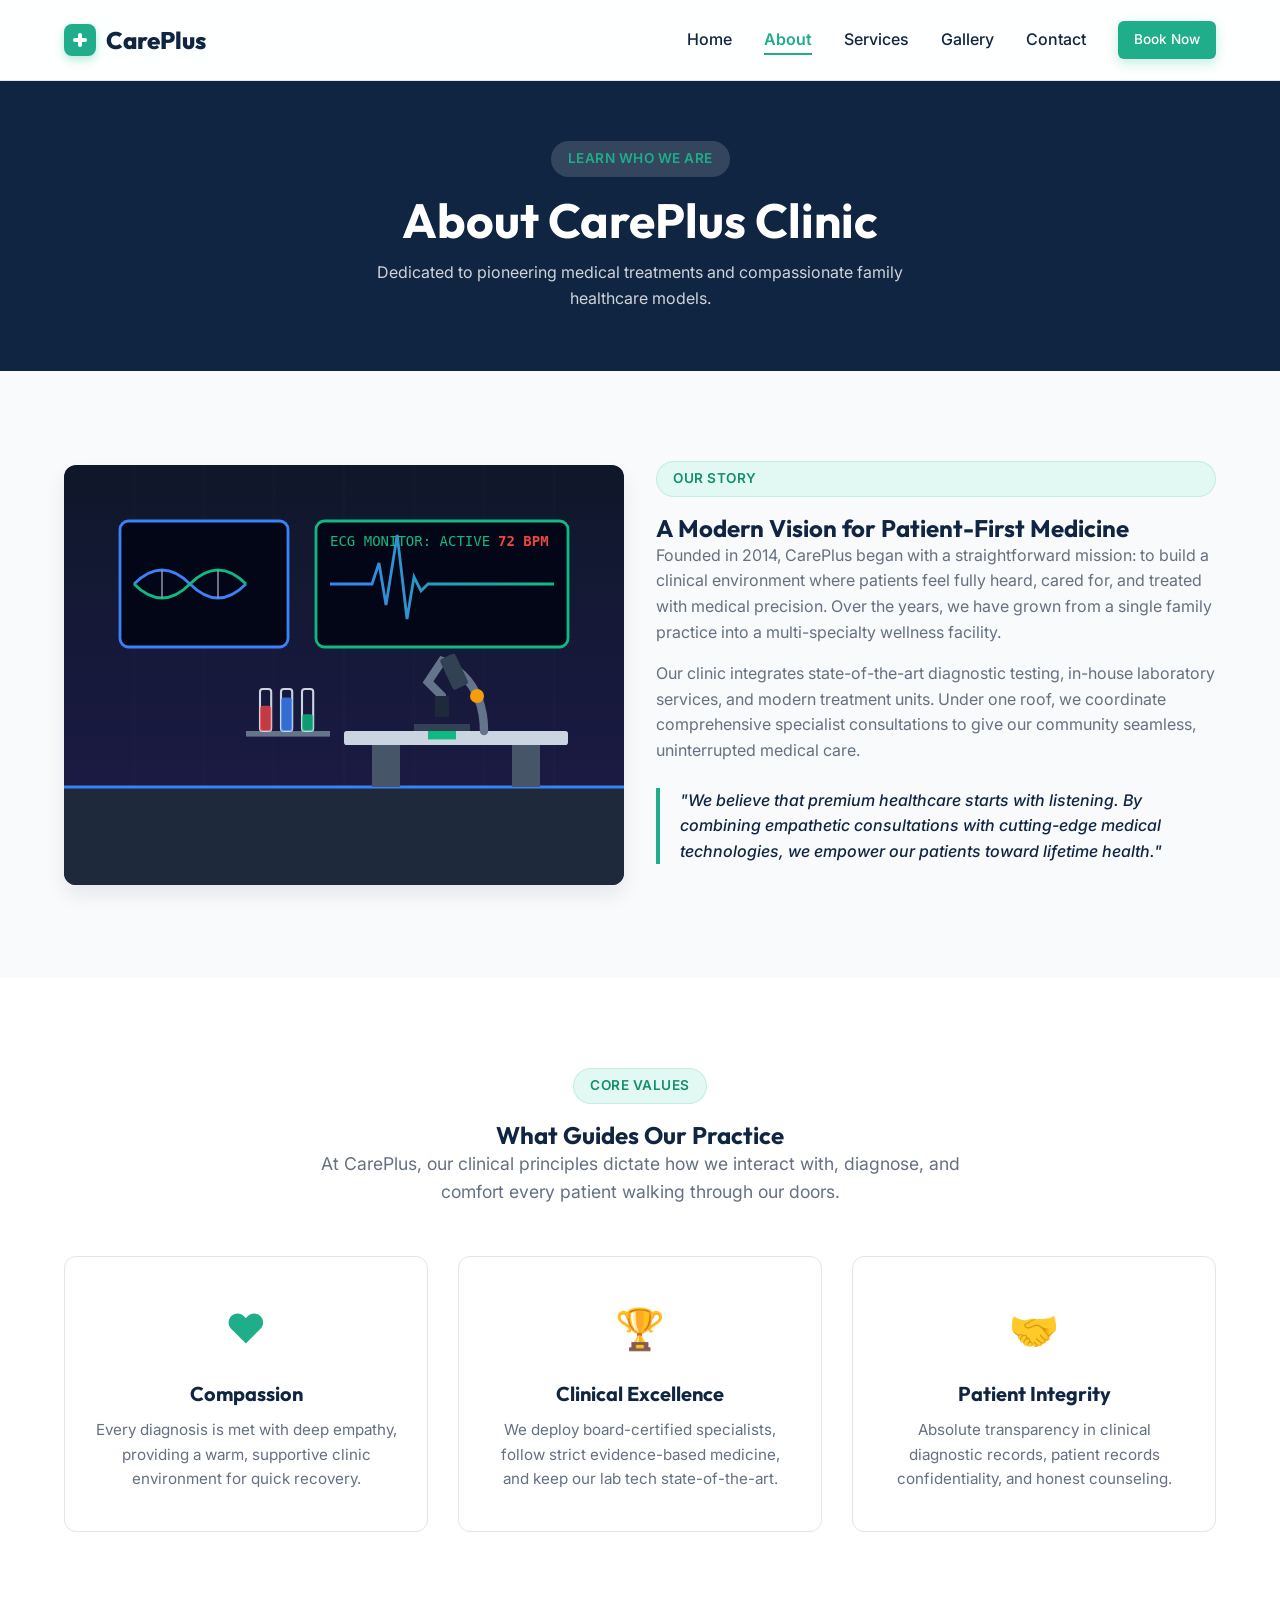
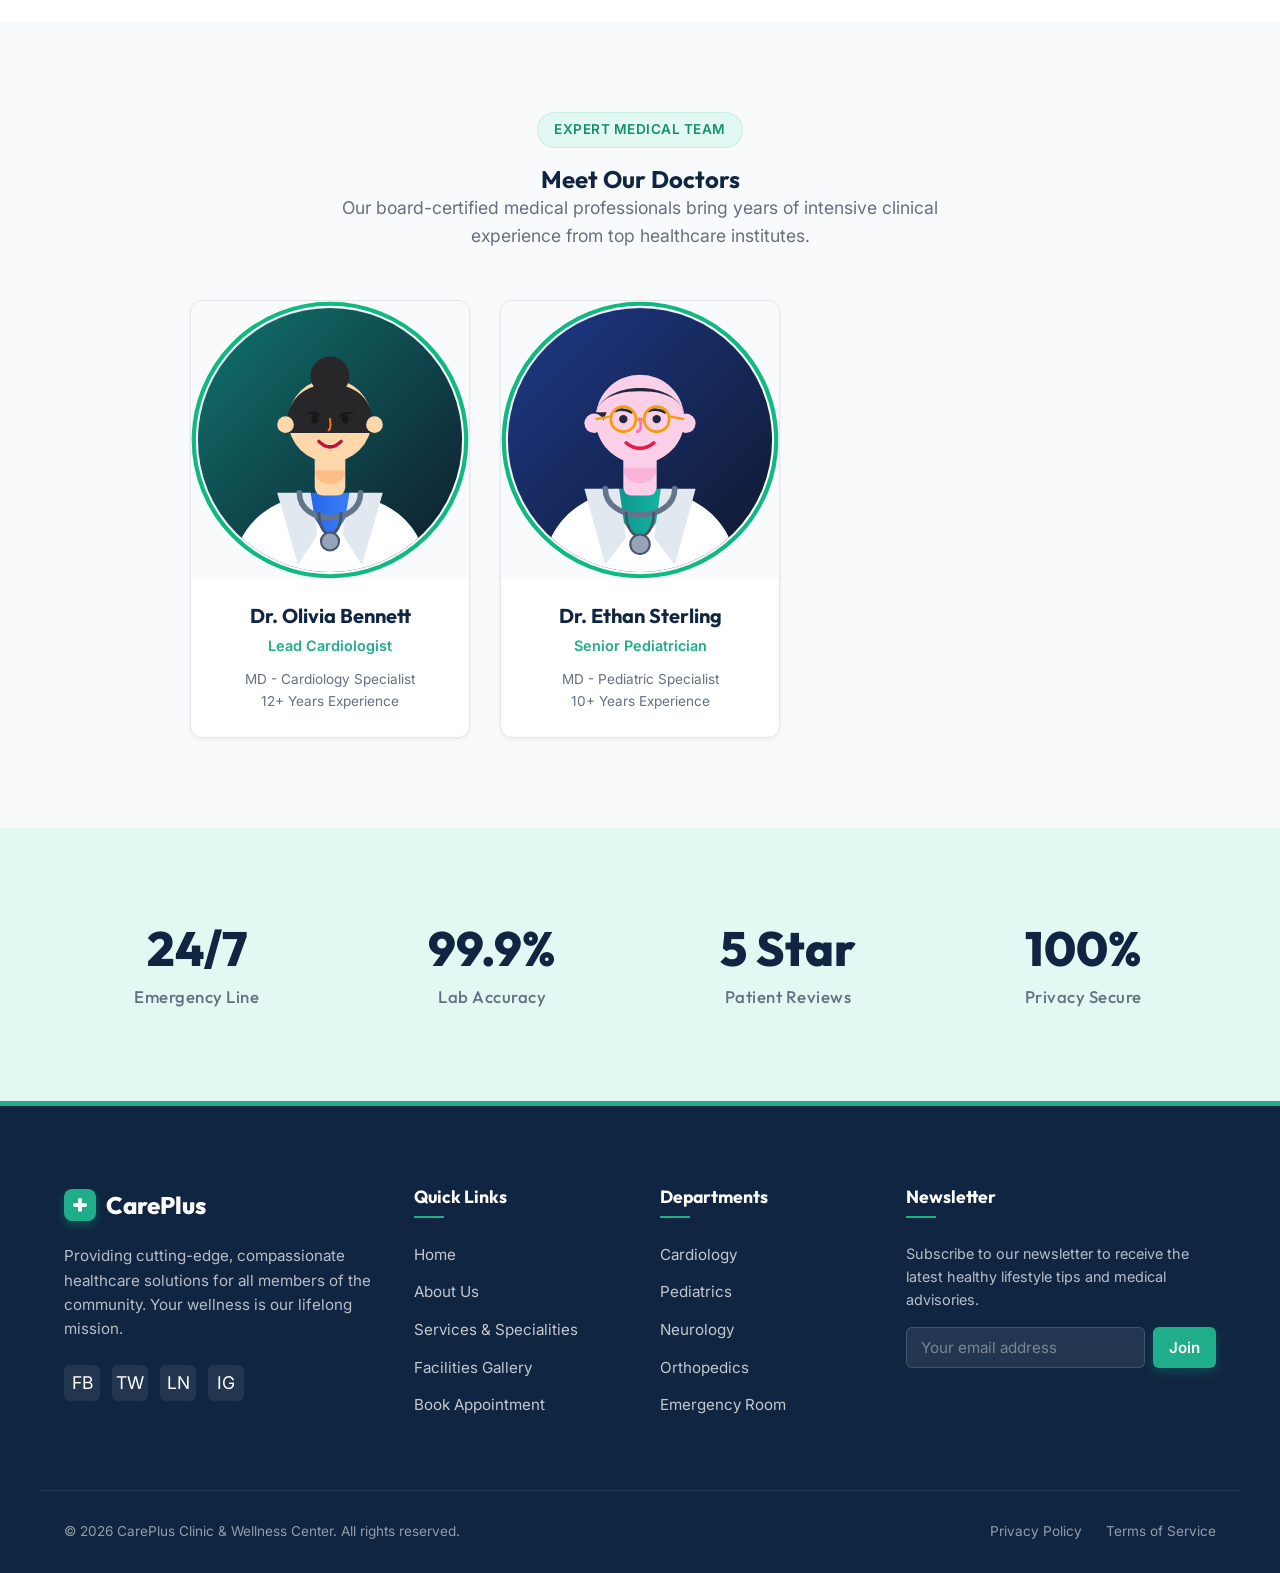
==== about.html @ 42dba678 "Add files via upload" ====
<!DOCTYPE html>
<html lang="en">
<head>
  <meta charset="UTF-8">
  <meta name="viewport" content="width=device-width, initial-scale=1.0">
  <!-- Basic SEO Checklist -->
  <title>CarePlus Clinic & Wellness Center | About Us</title>
  <meta name="description" content="Read about CarePlus Clinic's rich history of medical excellence, core healthcare values, and the expert clinical doctors providing exceptional care.">
  <meta name="keywords" content="about clinic, medical staff, healthcare values, clinical team, doctor profiles, clinical credentials">
  <!-- Stylesheets -->
  <link rel="stylesheet" href="css/style.css">
  <link rel="icon" type="image/svg+xml" href="assets/images/doctor-1.svg">
</head>
<body>

  <!-- Navigation Header -->
  <header>
    <div class="container navbar">
      <a href="index.html" class="logo" id="headerLogo">
        <div class="logo-cross"></div>
        <span>CarePlus</span>
      </a>
      <nav>
        <ul class="nav-links" id="navigationMenu">
          <li><a href="index.html">Home</a></li>
          <li><a href="about.html" class="active">About</a></li>
          <li><a href="services.html">Services</a></li>
          <li><a href="gallery.html">Gallery</a></li>
          <li><a href="contact.html">Contact</a></li>
          <li><a href="contact.html" class="btn btn-primary" style="padding: 8px 16px; font-size: 0.85rem; color: #fff;">Book Now</a></li>
        </ul>
      </nav>
      <div class="hamburger" id="mobileMenuToggle">
        <span></span>
        <span></span>
        <span></span>
      </div>
    </div>
  </header>

  <!-- Main Content -->
  <main>

    <!-- Page Banner -->
    <section class="hero" style="min-height: 250px; padding: 60px 0; text-align: center;" id="aboutHero">
      <div class="container">
        <span class="badge" style="background-color: rgba(255,255,255,0.15); color: var(--secondary-color); border-color: transparent;">Learn Who We Are</span>
        <h1 style="font-size: 3rem; color: #fff; margin-bottom: 12px;">About CarePlus Clinic</h1>
        <p style="color: rgba(255,255,255,0.8); max-width: 600px; margin: 0 auto;">Dedicated to pioneering medical treatments and compassionate family healthcare models.</p>
      </div>
    </section>

    <!-- Detailed Backstory & Mission -->
    <section class="section-padding" id="ourStory">
      <div class="container grid-2">
        <div style="display: flex; align-items: center; justify-content: center;">
          <img src="assets/images/clinic-2.svg" alt="Diagnostics lab and advanced analysis center at CarePlus Clinic" style="border-radius: var(--border-radius-md); box-shadow: var(--shadow-md);" id="storyImage">
        </div>
        <div style="display: flex; flex-direction: column; justify-content: center;">
          <span class="badge">Our Story</span>
          <h2>A Modern Vision for Patient-First Medicine</h2>
          <p style="color: var(--text-muted); margin-bottom: 16px;">Founded in 2014, CarePlus began with a straightforward mission: to build a clinical environment where patients feel fully heard, cared for, and treated with medical precision. Over the years, we have grown from a single family practice into a multi-specialty wellness facility.</p>
          <p style="color: var(--text-muted); margin-bottom: 24px;">Our clinic integrates state-of-the-art diagnostic testing, in-house laboratory services, and modern treatment units. Under one roof, we coordinate comprehensive specialist consultations to give our community seamless, uninterrupted medical care.</p>
          <div style="border-left: 4px solid var(--secondary-color); padding-left: 20px; font-style: italic; margin-bottom: 24px; color: var(--primary-color); font-weight: 500;">
            "We believe that premium healthcare starts with listening. By combining empathetic consultations with cutting-edge medical technologies, we empower our patients toward lifetime health."
          </div>
        </div>
      </div>
    </section>

    <!-- Clinic Core Values -->
    <section class="section-padding" style="background-color: var(--bg-white);" id="clinicValues">
      <div class="container">
        <div class="text-center">
          <span class="badge">Core Values</span>
          <h2>What Guides Our Practice</h2>
          <p class="section-desc">At CarePlus, our clinical principles dictate how we interact with, diagnose, and comfort every patient walking through our doors.</p>
        </div>
        <div class="values-grid">
          <!-- Value 1 -->
          <div class="value-card">
            <span class="value-icon">❤️</span>
            <h3>Compassion</h3>
            <p>Every diagnosis is met with deep empathy, providing a warm, supportive clinic environment for quick recovery.</p>
          </div>
          <!-- Value 2 -->
          <div class="value-card">
            <span class="value-icon">🏆</span>
            <h3>Clinical Excellence</h3>
            <p>We deploy board-certified specialists, follow strict evidence-based medicine, and keep our lab tech state-of-the-art.</p>
          </div>
          <!-- Value 3 -->
          <div class="value-card">
            <span class="value-icon">🤝</span>
            <h3>Patient Integrity</h3>
            <p>Absolute transparency in clinical diagnostic records, patient records confidentiality, and honest counseling.</p>
          </div>
        </div>
      </div>
    </section>

    <!-- Medical Specialists Section (Team) -->
    <section class="section-padding" id="ourSpecialists">
      <div class="container">
        <div class="text-center">
          <span class="badge">Expert Medical Team</span>
          <h2>Meet Our Doctors</h2>
          <p class="section-desc">Our board-certified medical professionals bring years of intensive clinical experience from top healthcare institutes.</p>
        </div>
        
        <div class="grid-3" style="max-width: 900px; margin: 0 auto;">
          <!-- Doctor 1 -->
          <div class="doctor-card">
            <div class="doctor-img-wrapper">
              <img src="assets/images/doctor-2.svg" alt="Portrait illustration of Dr. Olivia Bennett, Lead Cardiologist at CarePlus" id="doctor1Avatar">
            </div>
            <div class="doctor-info">
              <h3>Dr. Olivia Bennett</h3>
              <p class="doctor-spec">Lead Cardiologist</p>
              <p class="doctor-meta">MD - Cardiology Specialist<br>12+ Years Experience</p>
            </div>
          </div>
          <!-- Doctor 2 -->
          <div class="doctor-card">
            <div class="doctor-img-wrapper">
              <img src="assets/images/doctor-1.svg" alt="Portrait illustration of Dr. Ethan Sterling, Chief Pediatrics Consultant at CarePlus" id="doctor2Avatar">
            </div>
            <div class="doctor-info">
              <h3>Dr. Ethan Sterling</h3>
              <p class="doctor-spec">Senior Pediatrician</p>
              <p class="doctor-meta">MD - Pediatric Specialist<br>10+ Years Experience</p>
            </div>
          </div>
        </div>
      </div>
    </section>

    <!-- About Page Stats Section (HSL Primary Variant) -->
    <section class="section-padding about-stats" id="aboutStats">
      <div class="container stats-grid">
        <div class="stat-item">
          <h3>24/7</h3>
          <p>Emergency Line</p>
        </div>
        <div class="stat-item">
          <h3>99.9%</h3>
          <p>Lab Accuracy</p>
        </div>
        <div class="stat-item">
          <h3>5 Star</h3>
          <p>Patient Reviews</p>
        </div>
        <div class="stat-item">
          <h3>100%</h3>
          <p>Privacy Secure</p>
        </div>
      </div>
    </section>

  </main>

  <!-- Footer -->
  <footer>
    <div class="container footer-grid">
      <div class="footer-brand">
        <a href="index.html" class="logo">
          <div class="logo-cross"></div>
          <span>CarePlus</span>
        </a>
        <p>Providing cutting-edge, compassionate healthcare solutions for all members of the community. Your wellness is our lifelong mission.</p>
        <div class="footer-socials">
          <a href="#" aria-label="Facebook">FB</a>
          <a href="#" aria-label="Twitter">TW</a>
          <a href="#" aria-label="LinkedIn">LN</a>
          <a href="#" aria-label="Instagram">IG</a>
        </div>
      </div>
      <div class="footer-col">
        <h4>Quick Links</h4>
        <ul class="footer-links">
          <li><a href="index.html">Home</a></li>
          <li><a href="about.html">About Us</a></li>
          <li><a href="services.html">Services & Specialities</a></li>
          <li><a href="gallery.html">Facilities Gallery</a></li>
          <li><a href="contact.html">Book Appointment</a></li>
        </ul>
      </div>
      <div class="footer-col">
        <h4>Departments</h4>
        <ul class="footer-links">
          <li><a href="services.html">Cardiology</a></li>
          <li><a href="services.html">Pediatrics</a></li>
          <li><a href="services.html">Neurology</a></li>
          <li><a href="services.html">Orthopedics</a></li>
          <li><a href="services.html">Emergency Room</a></li>
        </ul>
      </div>
      <div class="footer-col footer-newsletter">
        <h4>Newsletter</h4>
        <p>Subscribe to our newsletter to receive the latest healthy lifestyle tips and medical advisories.</p>
        <form class="newsletter-form" onsubmit="event.preventDefault(); alert('Thank you for subscribing!'); this.reset();">
          <input type="email" placeholder="Your email address" class="form-control" required aria-label="Email address for newsletter">
          <button type="submit" class="btn btn-primary" aria-label="Subscribe to newsletter">Join</button>
        </form>
      </div>
    </div>
    <div class="container footer-bottom">
      <p>&copy; 2026 CarePlus Clinic & Wellness Center. All rights reserved.</p>
      <div class="footer-bottom-links">
        <a href="#">Privacy Policy</a>
        <a href="#">Terms of Service</a>
      </div>
    </div>
  </footer>

  <!-- Scripts -->
  <script src="js/main.js"></script>
</body>
</html>
---- css/style.css ----
@import url('https://fonts.googleapis.com/css2?family=Inter:wght@300;400;500;600;700&family=Outfit:wght@400;500;600;700;800&display=swap');

/* ==========================================
   DESIGN TOKENS & ROOT VARIABLES
   ========================================== */
:root {
  --primary-color: hsl(215, 60%, 16%);     /* Navy Blue */
  --primary-light: hsl(215, 55%, 28%);
  --secondary-color: hsl(165, 70%, 40%);   /* Emerald/Teal */
  --secondary-dark: hsl(165, 75%, 32%);
  --secondary-light: hsl(165, 60%, 93%);
  --accent-color: hsl(38, 95%, 55%);       /* Gold/Orange */
  --text-dark: hsl(215, 30%, 15%);
  --text-muted: hsl(215, 12%, 45%);
  --bg-light: hsl(210, 30%, 98%);
  --bg-white: hsl(0, 0%, 100%);
  --border-color: hsl(210, 15%, 90%);
  
  --font-heading: 'Outfit', sans-serif;
  --font-body: 'Inter', sans-serif;
  
  --shadow-sm: 0 2px 4px rgba(16, 42, 67, 0.05);
  --shadow-md: 0 10px 20px rgba(16, 42, 67, 0.08);
  --shadow-lg: 0 20px 40px rgba(16, 42, 67, 0.12);
  --transition-smooth: all 0.35s cubic-bezier(0.4, 0, 0.2, 1);
  --border-radius-sm: 6px;
  --border-radius-md: 12px;
  --border-radius-lg: 24px;
}

/* ==========================================
   BASE & RESET STYLES
   ========================================== */
*, *::before, *::after {
  box-sizing: border-box;
  margin: 0;
  padding: 0;
}

html {
  scroll-behavior: smooth;
  font-size: 16px;
  overflow-x: hidden;
}

body {
  font-family: var(--font-body);
  background-color: var(--bg-light);
  color: var(--text-dark);
  line-height: 1.6;
  -webkit-font-smoothing: antialiased;
}

h1, h2, h3, h4, h5, h6 {
  font-family: var(--font-heading);
  color: var(--primary-color);
  font-weight: 700;
  line-height: 1.25;
}

a {
  text-decoration: none;
  color: inherit;
  transition: var(--transition-smooth);
}

img, svg {
  max-width: 100%;
  height: auto;
  display: block;
}

ul {
  list-style: none;
}

button, input, select, textarea {
  font-family: inherit;
  font-size: inherit;
  border: none;
  outline: none;
  background: none;
}

/* ==========================================
   LAYOUT CONTAINERS & GRIDS
   ========================================== */
.container {
  width: 100%;
  max-width: 1200px;
  margin: 0 auto;
  padding: 0 24px;
}

.grid-2 {
  display: grid;
  grid-template-columns: repeat(2, 1fr);
  gap: 32px;
}

.grid-3 {
  display: grid;
  grid-template-columns: repeat(3, 1fr);
  gap: 30px;
}

.grid-4 {
  display: grid;
  grid-template-columns: repeat(4, 1fr);
  gap: 24px;
}

.section-padding {
  padding: 90px 0;
}

.text-center {
  text-align: center;
}

.badge {
  display: inline-block;
  padding: 6px 16px;
  background-color: var(--secondary-light);
  color: var(--secondary-dark);
  border-radius: 50px;
  font-weight: 600;
  font-size: 0.85rem;
  letter-spacing: 0.5px;
  text-transform: uppercase;
  margin-bottom: 16px;
  border: 1px solid rgba(16, 185, 129, 0.15);
}

.section-title {
  font-size: 2.5rem;
  margin-bottom: 16px;
  position: relative;
}

.section-desc {
  color: var(--text-muted);
  max-width: 650px;
  margin: 0 auto 50px auto;
  font-size: 1.1rem;
}

/* ==========================================
   HEADER & NAVIGATION
   ========================================== */
header {
  position: sticky;
  top: 0;
  z-index: 1000;
  background-color: rgba(255, 255, 255, 0.85);
  backdrop-filter: blur(12px);
  -webkit-backdrop-filter: blur(12px);
  border-bottom: 1px solid var(--border-color);
  box-shadow: var(--shadow-sm);
  transition: var(--transition-smooth);
}

.navbar {
  display: flex;
  justify-content: space-between;
  align-items: center;
  height: 80px;
}

.logo {
  display: flex;
  align-items: center;
  gap: 10px;
  font-size: 1.5rem;
  font-weight: 800;
  font-family: var(--font-heading);
  color: var(--primary-color);
}

.logo-cross {
  width: 32px;
  height: 32px;
  background: var(--secondary-color);
  border-radius: 8px;
  position: relative;
  display: flex;
  align-items: center;
  justify-content: center;
  box-shadow: 0 4px 10px rgba(16, 185, 129, 0.3);
}

.logo-cross::before,
.logo-cross::after {
  content: '';
  position: absolute;
  background: var(--bg-white);
  border-radius: 2px;
}

.logo-cross::before {
  width: 14px;
  height: 4px;
}

.logo-cross::after {
  width: 4px;
  height: 14px;
}

.nav-links {
  display: flex;
  gap: 32px;
  align-items: center;
}

.nav-links a {
  font-weight: 500;
  color: var(--primary-color);
  position: relative;
  padding: 6px 0;
  font-size: 1rem;
}

.nav-links a::after {
  content: '';
  position: absolute;
  bottom: 0;
  left: 0;
  width: 0;
  height: 2px;
  background-color: var(--secondary-color);
  transition: var(--transition-smooth);
}

.nav-links a:hover::after,
.nav-links a.active::after {
  width: 100%;
}

.nav-links a.active {
  color: var(--secondary-color);
  font-weight: 600;
}

/* Hamburger menu button */
.hamburger {
  display: none;
  flex-direction: column;
  justify-content: space-between;
  width: 24px;
  height: 18px;
  cursor: pointer;
  z-index: 1001;
}

.hamburger span {
  display: block;
  height: 2.5px;
  width: 100%;
  background-color: var(--primary-color);
  border-radius: 4px;
  transition: var(--transition-smooth);
}

/* ==========================================
   BUTTONS
   ========================================== */
.btn {
  display: inline-flex;
  align-items: center;
  justify-content: center;
  padding: 12px 28px;
  font-weight: 600;
  border-radius: var(--border-radius-sm);
  cursor: pointer;
  transition: var(--transition-smooth);
  font-size: 0.95rem;
}

.btn-primary {
  background-color: var(--secondary-color);
  color: var(--bg-white);
  box-shadow: 0 4px 12px rgba(16, 185, 129, 0.25);
}

.btn-primary:hover {
  background-color: var(--secondary-dark);
  transform: translateY(-2px);
  box-shadow: 0 6px 18px rgba(16, 185, 129, 0.35);
}

.btn-secondary {
  background-color: transparent;
  color: var(--primary-color);
  border: 2px solid var(--primary-color);
}

.btn-secondary:hover {
  background-color: var(--primary-color);
  color: var(--bg-white);
  transform: translateY(-2px);
}

.btn-light {
  background-color: var(--bg-white);
  color: var(--primary-color);
  box-shadow: var(--shadow-sm);
}

.btn-light:hover {
  background-color: var(--secondary-light);
  color: var(--secondary-dark);
  transform: translateY(-2px);
}

/* ==========================================
   HERO / BANNER SECTION
   ========================================== */
.hero {
  position: relative;
  background-color: var(--primary-color);
  color: var(--bg-white);
  overflow: hidden;
  padding: 100px 0;
  min-height: calc(100vh - 80px);
  display: flex;
  align-items: center;
}

.hero-content {
  display: flex;
  flex-direction: column;
  justify-content: center;
}

.hero h1 {
  color: var(--bg-white);
  font-size: 3.5rem;
  line-height: 1.15;
  margin-bottom: 20px;
}

.hero h1 span {
  color: var(--secondary-color);
}

.hero-text {
  font-size: 1.15rem;
  color: rgba(255, 255, 255, 0.85);
  margin-bottom: 35px;
  max-width: 550px;
}

.hero-buttons {
  display: flex;
  gap: 16px;
}

.hero-img {
  display: flex;
  align-items: center;
  justify-content: center;
}

.hero-img img, .hero-img svg {
  filter: drop-shadow(0 15px 30px rgba(0, 0, 0, 0.3));
  max-height: 420px;
  animation: float 6s ease-in-out infinite;
}

@keyframes float {
  0% { transform: translateY(0px); }
  50% { transform: translateY(-12px); }
  100% { transform: translateY(0px); }
}

/* ==========================================
   CARDS & FEATURES SECTION
   ========================================== */
.features-grid {
  margin-top: -60px;
  position: relative;
  z-index: 10;
}

.feature-card {
  background-color: var(--bg-white);
  padding: 35px;
  border-radius: var(--border-radius-md);
  box-shadow: var(--shadow-md);
  transition: var(--transition-smooth);
  border-top: 4px solid var(--primary-color);
}

.feature-card:nth-child(2) {
  border-top-color: var(--secondary-color);
}

.feature-card:nth-child(3) {
  border-top-color: var(--accent-color);
}

.feature-card:hover {
  transform: translateY(-8px);
  box-shadow: var(--shadow-lg);
}

.feature-icon {
  width: 54px;
  height: 54px;
  background-color: var(--bg-light);
  border-radius: 12px;
  display: flex;
  align-items: center;
  justify-content: center;
  font-size: 1.6rem;
  color: var(--secondary-color);
  margin-bottom: 24px;
}

.feature-card h3 {
  margin-bottom: 12px;
  font-size: 1.3rem;
}

.feature-card p {
  color: var(--text-muted);
  font-size: 0.95rem;
}

/* ==========================================
   STATS SECTION
   ========================================== */
.stats {
  background-color: var(--primary-color);
  color: var(--bg-white);
  padding: 70px 0;
}

.stats-grid {
  display: grid;
  grid-template-columns: repeat(4, 1fr);
  gap: 30px;
  text-align: center;
}

.stat-item h3 {
  color: var(--secondary-color);
  font-size: 3rem;
  font-weight: 800;
  margin-bottom: 6px;
}

.stat-item p {
  font-family: var(--font-heading);
  font-weight: 500;
  font-size: 1.05rem;
  letter-spacing: 0.5px;
  color: rgba(255, 255, 255, 0.8);
}

/* ==========================================
   SERVICES & CLINICAL DEPARTMENTS
   ========================================== */
.service-card {
  background-color: var(--bg-white);
  border-radius: var(--border-radius-md);
  overflow: hidden;
  box-shadow: var(--shadow-sm);
  border: 1px solid var(--border-color);
  transition: var(--transition-smooth);
}

.service-card:hover {
  transform: translateY(-6px);
  box-shadow: var(--shadow-md);
  border-color: var(--secondary-light);
}

.service-card-body {
  padding: 30px;
}

.service-icon {
  font-size: 2.2rem;
  color: var(--secondary-color);
  margin-bottom: 20px;
  display: inline-block;
}

.service-card h3 {
  font-size: 1.35rem;
  margin-bottom: 14px;
}

.service-card p {
  color: var(--text-muted);
  font-size: 0.95rem;
  margin-bottom: 20px;
}

.read-more {
  display: inline-flex;
  align-items: center;
  gap: 6px;
  font-weight: 600;
  color: var(--secondary-color);
  font-size: 0.9rem;
}

.read-more:hover {
  color: var(--secondary-dark);
  gap: 10px;
}

/* ==========================================
   TESTIMONIALS SLIDER
   ========================================== */
.testimonials {
  background-color: var(--bg-white);
}

.slider-container {
  max-width: 800px;
  margin: 0 auto;
  position: relative;
  overflow: hidden;
  min-height: 280px;
}

.slider-wrapper {
  display: flex;
  transition: transform 0.5s ease-in-out;
}

.testimonial-slide {
  min-width: 100%;
  box-sizing: border-box;
  padding: 20px;
  text-align: center;
}

.testimonial-quote {
  font-size: 1.3rem;
  font-style: italic;
  color: var(--primary-color);
  margin-bottom: 30px;
  line-height: 1.7;
}

.testimonial-author h4 {
  font-size: 1.1rem;
  margin-bottom: 4px;
}

.testimonial-author p {
  color: var(--secondary-color);
  font-size: 0.85rem;
  font-weight: 600;
  text-transform: uppercase;
}

.slider-dots {
  display: flex;
  justify-content: center;
  gap: 10px;
  margin-top: 30px;
}

.slider-dot {
  width: 10px;
  height: 10px;
  border-radius: 50%;
  background-color: var(--border-color);
  cursor: pointer;
  transition: var(--transition-smooth);
}

.slider-dot.active {
  background-color: var(--secondary-color);
  transform: scale(1.3);
}

/* ==========================================
   DOCTORS / TEAM PORTRAITS
   ========================================== */
.doctor-card {
  background-color: var(--bg-white);
  border-radius: var(--border-radius-md);
  overflow: hidden;
  box-shadow: var(--shadow-sm);
  border: 1px solid var(--border-color);
  transition: var(--transition-smooth);
}

.doctor-card:hover {
  transform: translateY(-6px);
  box-shadow: var(--shadow-md);
}

.doctor-img-wrapper {
  position: relative;
  background-color: var(--bg-light);
  overflow: hidden;
  aspect-ratio: 1/1;
}

.doctor-img-wrapper img {
  width: 100%;
  height: 100%;
  object-fit: cover;
  transition: var(--transition-smooth);
}

.doctor-card:hover .doctor-img-wrapper img {
  transform: scale(1.05);
}

.doctor-info {
  padding: 24px;
  text-align: center;
}

.doctor-info h3 {
  font-size: 1.25rem;
  margin-bottom: 6px;
}

.doctor-spec {
  color: var(--secondary-color);
  font-weight: 600;
  font-size: 0.9rem;
  margin-bottom: 12px;
}

.doctor-meta {
  color: var(--text-muted);
  font-size: 0.85rem;
}

/* ==========================================
   GALLERY WITH LIGHTBOX/CAPTION
   ========================================== */
.gallery-grid {
  display: grid;
  grid-template-columns: repeat(3, 1fr);
  gap: 24px;
}

.gallery-item {
  position: relative;
  border-radius: var(--border-radius-md);
  overflow: hidden;
  aspect-ratio: 4/3;
  box-shadow: var(--shadow-sm);
  cursor: pointer;
}

.gallery-item img {
  width: 100%;
  height: 100%;
  object-fit: cover;
  transition: var(--transition-smooth);
}

.gallery-overlay {
  position: absolute;
  top: 0;
  left: 0;
  width: 100%;
  height: 100%;
  background: linear-gradient(0deg, rgba(15, 42, 67, 0.9) 0%, rgba(15, 42, 67, 0.2) 100%);
  opacity: 0;
  display: flex;
  flex-direction: column;
  justify-content: flex-end;
  padding: 24px;
  transition: var(--transition-smooth);
}

.gallery-item:hover img {
  transform: scale(1.08);
}

.gallery-item:hover .gallery-overlay {
  opacity: 1;
}

.gallery-overlay h3 {
  color: var(--bg-white);
  font-size: 1.15rem;
  margin-bottom: 4px;
}

.gallery-overlay p {
  color: var(--secondary-light);
  font-size: 0.85rem;
}

/* ==========================================
   ACCORDION (FAQ SECTION)
   ========================================== */
.faq-accordion {
  max-width: 800px;
  margin: 0 auto;
}

.faq-item {
  background-color: var(--bg-white);
  border-radius: var(--border-radius-sm);
  margin-bottom: 16px;
  border: 1px solid var(--border-color);
  overflow: hidden;
}

.faq-header {
  padding: 20px 24px;
  display: flex;
  justify-content: space-between;
  align-items: center;
  cursor: pointer;
  user-select: none;
  transition: var(--transition-smooth);
}

.faq-header:hover {
  background-color: var(--bg-light);
}

.faq-header h3 {
  font-size: 1.1rem;
  font-weight: 600;
}

.faq-icon {
  position: relative;
  width: 16px;
  height: 16px;
  flex-shrink: 0;
}

.faq-icon::before,
.faq-icon::after {
  content: '';
  position: absolute;
  background-color: var(--primary-color);
  transition: var(--transition-smooth);
}

.faq-icon::before {
  top: 7px;
  left: 0;
  width: 100%;
  height: 2px;
}

.faq-icon::after {
  top: 0;
  left: 7px;
  width: 2px;
  height: 100%;
}

.faq-item.active .faq-icon::after {
  transform: rotate(90deg);
  opacity: 0;
}

.faq-body {
  max-height: 0;
  overflow: hidden;
  transition: max-height 0.35s ease-out;
}

.faq-content {
  padding: 0 24px 24px 24px;
  color: var(--text-muted);
  font-size: 0.95rem;
  border-top: 1px solid transparent;
}

.faq-item.active .faq-body {
  max-height: 300px; /* Adjust according to body content */
}

/* ==========================================
   CONTACT PAGE & APPOINTMENT FORM
   ========================================== */
.contact-section-grid {
  display: grid;
  grid-template-columns: 1.2fr 1.8fr;
  gap: 40px;
}

.contact-info-panel {
  background-color: var(--primary-color);
  color: var(--bg-white);
  padding: 40px;
  border-radius: var(--border-radius-md);
  display: flex;
  flex-direction: column;
  justify-content: space-between;
  box-shadow: var(--shadow-md);
}

.contact-info-panel h2 {
  color: var(--bg-white);
  font-size: 1.8rem;
  margin-bottom: 12px;
}

.contact-info-panel p.panel-sub {
  color: rgba(255, 255, 255, 0.7);
  margin-bottom: 40px;
}

.contact-details {
  display: flex;
  flex-direction: column;
  gap: 30px;
  margin-bottom: 40px;
}

.contact-item {
  display: flex;
  gap: 16px;
  align-items: flex-start;
}

.contact-icon {
  font-size: 1.3rem;
  color: var(--secondary-color);
  background-color: rgba(16, 185, 129, 0.1);
  padding: 10px;
  border-radius: 8px;
}

.contact-item h4 {
  color: var(--bg-white);
  font-size: 1.05rem;
  margin-bottom: 4px;
}

.contact-item p {
  color: rgba(255, 255, 255, 0.85);
  font-size: 0.9rem;
}

.emergency-call {
  background-color: rgba(255, 255, 255, 0.08);
  padding: 20px;
  border-radius: var(--border-radius-sm);
  border-left: 4px solid var(--secondary-color);
  display: flex;
  align-items: center;
  gap: 16px;
}

.emergency-call-icon {
  font-size: 2rem;
  color: var(--secondary-color);
}

.emergency-call-text h4 {
  color: var(--bg-white);
  font-size: 0.9rem;
  text-transform: uppercase;
  letter-spacing: 0.5px;
  margin-bottom: 2px;
}

.emergency-call-text p {
  font-size: 1.25rem;
  font-weight: 700;
  color: var(--bg-white);
}

/* Appointment Form */
.appointment-form-panel {
  background-color: var(--bg-white);
  padding: 40px;
  border-radius: var(--border-radius-md);
  box-shadow: var(--shadow-md);
  border: 1px solid var(--border-color);
}

.form-group-row {
  display: grid;
  grid-template-columns: repeat(2, 1fr);
  gap: 20px;
  margin-bottom: 20px;
}

.form-group {
  margin-bottom: 20px;
  position: relative;
}

.form-group label {
  display: block;
  font-size: 0.85rem;
  font-weight: 600;
  color: var(--primary-color);
  margin-bottom: 8px;
  text-transform: uppercase;
  letter-spacing: 0.5px;
}

.form-control {
  width: 100%;
  padding: 12px 16px;
  border: 1px solid var(--border-color);
  background-color: var(--bg-light);
  border-radius: var(--border-radius-sm);
  font-family: var(--font-body);
  color: var(--text-dark);
  font-size: 0.95rem;
  transition: var(--transition-smooth);
}

.form-control:focus {
  border-color: var(--secondary-color);
  background-color: var(--bg-white);
  box-shadow: 0 0 0 3px rgba(16, 185, 129, 0.15);
}

textarea.form-control {
  min-height: 120px;
  resize: vertical;
}

/* Custom validation message styling */
.error-message {
  color: hsl(0, 75%, 50%);
  font-size: 0.8rem;
  margin-top: 4px;
  display: none;
}

.form-group.has-error .form-control {
  border-color: hsl(0, 75%, 50%);
}

.form-group.has-error .error-message {
  display: block;
}

/* Custom Success Modal */
.modal {
  position: fixed;
  top: 0;
  left: 0;
  width: 100%;
  height: 100%;
  z-index: 1100;
  background-color: rgba(15, 23, 42, 0.6);
  backdrop-filter: blur(4px);
  display: flex;
  align-items: center;
  justify-content: center;
  opacity: 0;
  visibility: hidden;
  transition: var(--transition-smooth);
}

.modal.open {
  opacity: 1;
  visibility: visible;
}

.modal-content {
  background-color: var(--bg-white);
  padding: 40px;
  border-radius: var(--border-radius-md);
  max-width: 480px;
  width: 90%;
  text-align: center;
  box-shadow: var(--shadow-lg);
  transform: scale(0.9);
  transition: var(--transition-smooth);
}

.modal.open .modal-content {
  transform: scale(1);
}

.modal-icon {
  width: 64px;
  height: 64px;
  background-color: var(--secondary-light);
  color: var(--secondary-color);
  font-size: 2.2rem;
  border-radius: 50%;
  display: flex;
  align-items: center;
  justify-content: center;
  margin: 0 auto 24px auto;
}

.modal-content h3 {
  font-size: 1.6rem;
  margin-bottom: 12px;
}

.modal-content p {
  color: var(--text-muted);
  margin-bottom: 24px;
}

/* Map Section */
.map-section {
  width: 100%;
  height: 350px;
  border-radius: var(--border-radius-md);
  overflow: hidden;
  margin-top: 50px;
  border: 1px solid var(--border-color);
  box-shadow: var(--shadow-sm);
}

.map-section iframe {
  width: 100%;
  height: 100%;
  border: none;
}

/* ==========================================
   ABOUT PAGE EXTRAS
   ========================================== */
.about-stats {
  background-color: var(--secondary-light);
  color: var(--primary-color);
}

.about-stats .stat-item h3 {
  color: var(--primary-color);
}

.about-stats .stat-item p {
  color: var(--text-muted);
}

.values-grid {
  display: grid;
  grid-template-columns: repeat(3, 1fr);
  gap: 30px;
}

.value-card {
  background-color: var(--bg-white);
  padding: 40px 30px;
  border-radius: var(--border-radius-md);
  border: 1px solid var(--border-color);
  text-align: center;
  transition: var(--transition-smooth);
}

.value-card:hover {
  border-color: var(--secondary-color);
  box-shadow: var(--shadow-md);
  transform: translateY(-4px);
}

.value-icon {
  font-size: 2.5rem;
  color: var(--secondary-color);
  margin-bottom: 20px;
  display: inline-block;
}

.value-card h3 {
  font-size: 1.25rem;
  margin-bottom: 12px;
}

.value-card p {
  color: var(--text-muted);
  font-size: 0.95rem;
}

/* ==========================================
   HEALTH TIPS & BLOG
   ========================================== */
.tips-grid {
  display: grid;
  grid-template-columns: repeat(3, 1fr);
  gap: 30px;
  margin-top: 40px;
}

.tip-card {
  background-color: var(--bg-white);
  border-radius: var(--border-radius-md);
  border: 1px solid var(--border-color);
  overflow: hidden;
  transition: var(--transition-smooth);
}

.tip-card:hover {
  transform: translateY(-6px);
  box-shadow: var(--shadow-md);
  border-color: var(--secondary-light);
}

.tip-badge {
  display: inline-block;
  padding: 4px 10px;
  background-color: var(--secondary-light);
  color: var(--secondary-dark);
  font-size: 0.75rem;
  font-weight: 700;
  border-radius: 4px;
  text-transform: uppercase;
  margin-bottom: 16px;
}

.tip-content {
  padding: 24px;
}

.tip-content h3 {
  font-size: 1.15rem;
  margin-bottom: 10px;
}

.tip-content p {
  color: var(--text-muted);
  font-size: 0.9rem;
  margin-bottom: 16px;
}

/* ==========================================
   FOOTER SECTION
   ========================================== */
footer {
  background-color: var(--primary-color);
  color: var(--bg-white);
  padding: 80px 0 30px 0;
  border-top: 5px solid var(--secondary-color);
}

.footer-grid {
  display: grid;
  grid-template-columns: 1.5fr 1fr 1fr 1.5fr;
  gap: 40px;
  margin-bottom: 60px;
}

.footer-brand .logo {
  color: var(--bg-white);
  margin-bottom: 20px;
}

.footer-brand p {
  color: rgba(255, 255, 255, 0.7);
  font-size: 0.95rem;
  margin-bottom: 24px;
}

.footer-socials {
  display: flex;
  gap: 12px;
}

.footer-socials a {
  width: 36px;
  height: 36px;
  border-radius: 6px;
  background-color: rgba(255, 255, 255, 0.08);
  display: flex;
  align-items: center;
  justify-content: center;
  color: var(--bg-white);
  font-size: 1.1rem;
}

.footer-socials a:hover {
  background-color: var(--secondary-color);
  color: var(--bg-white);
  transform: translateY(-3px);
}

.footer-col h4 {
  color: var(--bg-white);
  font-size: 1.1rem;
  margin-bottom: 24px;
  position: relative;
  padding-bottom: 10px;
}

.footer-col h4::after {
  content: '';
  position: absolute;
  bottom: 0;
  left: 0;
  width: 30px;
  height: 2px;
  background-color: var(--secondary-color);
}

.footer-links li {
  margin-bottom: 12px;
}

.footer-links a {
  color: rgba(255, 255, 255, 0.75);
  font-size: 0.95rem;
}

.footer-links a:hover {
  color: var(--secondary-color);
  padding-left: 6px;
}

.footer-newsletter p {
  color: rgba(255, 255, 255, 0.7);
  font-size: 0.9rem;
  margin-bottom: 16px;
}

.newsletter-form {
  display: flex;
  gap: 8px;
}

.newsletter-form .form-control {
  background-color: rgba(255, 255, 255, 0.08);
  border: 1px solid rgba(255, 255, 255, 0.15);
  color: var(--bg-white);
  padding: 10px 14px;
}

.newsletter-form .form-control::placeholder {
  color: rgba(255, 255, 255, 0.4);
}

.newsletter-form .form-control:focus {
  background-color: rgba(255, 255, 255, 0.15);
}

.newsletter-form button {
  padding: 0 16px;
}

.footer-bottom {
  border-top: 1px solid rgba(255, 255, 255, 0.08);
  padding-top: 30px;
  display: flex;
  justify-content: space-between;
  align-items: center;
  flex-wrap: wrap;
  gap: 20px;
}

.footer-bottom p {
  font-size: 0.85rem;
  color: rgba(255, 255, 255, 0.55);
}

.footer-bottom-links {
  display: flex;
  gap: 24px;
}

.footer-bottom-links a {
  font-size: 0.85rem;
  color: rgba(255, 255, 255, 0.55);
}

.footer-bottom-links a:hover {
  color: var(--secondary-color);
}

/* ==========================================
   RESPONSIVE DESIGN (MEDIA QUERIES)
   ========================================== */

/* Tablet & Mobile Header Adjustments */
@media (max-width: 1024px) {
  .hero h1 {
    font-size: 3rem;
  }
  
  .grid-3 {
    grid-template-columns: repeat(2, 1fr);
  }
  
  .grid-4 {
    grid-template-columns: repeat(2, 1fr);
  }
  
  .footer-grid {
    grid-template-columns: repeat(2, 1fr);
  }
  
  .contact-section-grid {
    grid-template-columns: 1fr;
  }
}

@media (max-width: 768px) {
  /* Navigation */
  .hamburger {
    display: flex;
  }
  
  .nav-links {
    position: fixed;
    top: 80px;
    left: -100%;
    width: 100%;
    height: calc(100vh - 80px);
    background-color: var(--bg-white);
    flex-direction: column;
    align-items: center;
    justify-content: flex-start;
    padding: 60px 0;
    gap: 36px;
    box-shadow: 0 10px 15px rgba(0, 0, 0, 0.05);
    transition: var(--transition-smooth);
    z-index: 999;
  }
  
  .nav-links.open {
    left: 0;
  }
  
  .nav-links a {
    font-size: 1.2rem;
  }
  
  /* Layouts */
  .grid-2, .grid-3, .grid-4 {
    grid-template-columns: 1fr;
    gap: 24px;
  }
  
  .section-title {
    font-size: 2rem;
  }
  
  .section-padding {
    padding: 60px 0;
  }
  
  /* Hero */
  .hero {
    padding: 60px 0;
    text-align: center;
  }
  
  .hero-content {
    align-items: center;
  }
  
  .hero h1 {
    font-size: 2.35rem;
  }
  
  .hero-text {
    margin-bottom: 28px;
  }
  
  .hero-buttons {
    flex-direction: column;
    width: 100%;
    gap: 12px;
  }
  
  .hero-buttons .btn {
    width: 100%;
  }
  
  .hero-img {
    margin-top: 40px;
  }
  
  /* Features Overlapping adjustment */
  .features-grid {
    margin-top: 0;
    padding: 40px 0 0 0;
  }
  
  /* Stats */
  .stats-grid {
    grid-template-columns: repeat(2, 1fr);
    gap: 20px;
  }
  
  .stat-item h3 {
    font-size: 2.2rem;
  }
  
  /* Gallery */
  .gallery-grid {
    grid-template-columns: repeat(2, 1fr);
  }
  
  /* Contact Form inside mobile */
  .form-group-row {
    grid-template-columns: 1fr;
    gap: 0;
  }
  
  .contact-info-panel {
    padding: 30px 20px;
  }
  
  .appointment-form-panel {
    padding: 30px 20px;
  }
}

@media (max-width: 480px) {
  .stats-grid {
    grid-template-columns: 1fr;
    gap: 30px;
  }
  
  .gallery-grid {
    grid-template-columns: 1fr;
  }
  
  .footer-grid {
    grid-template-columns: 1fr;
    gap: 30px;
  }
  
  .footer-bottom {
    flex-direction: column;
    text-align: center;
  }
}
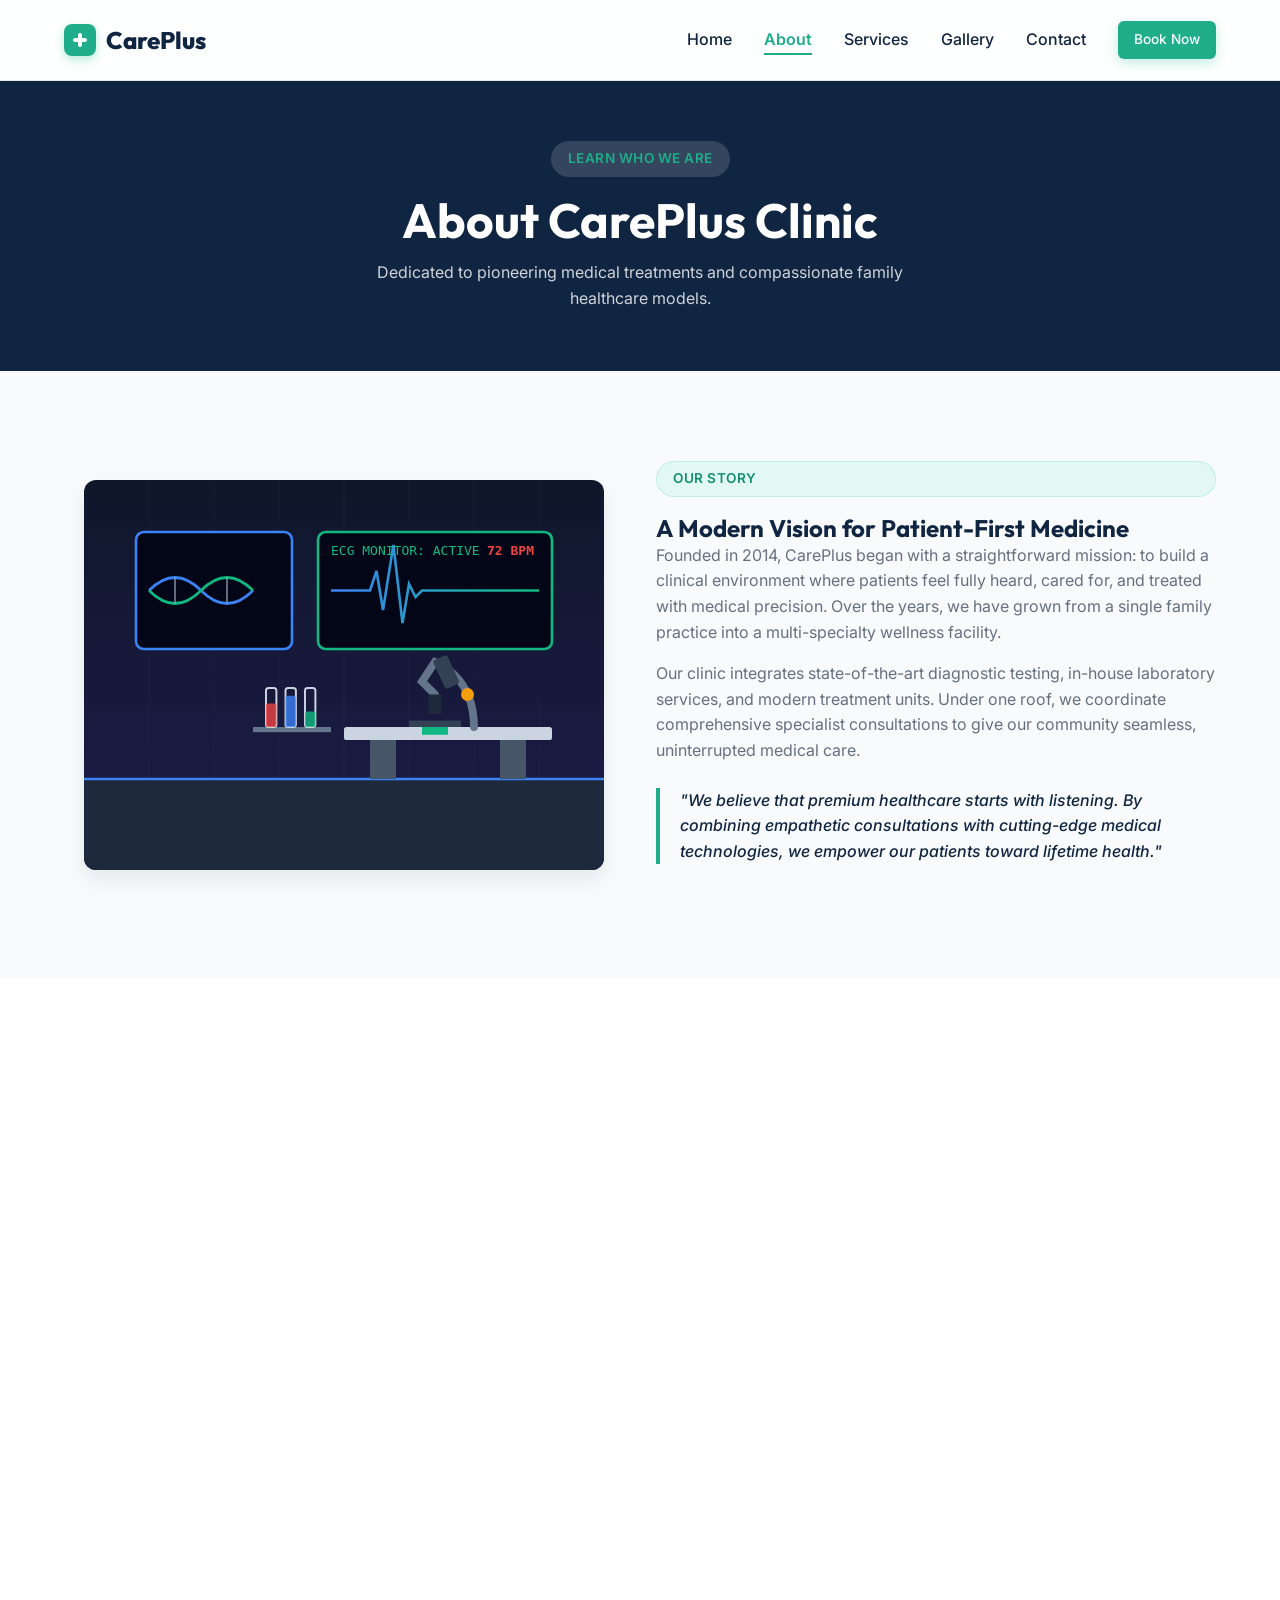
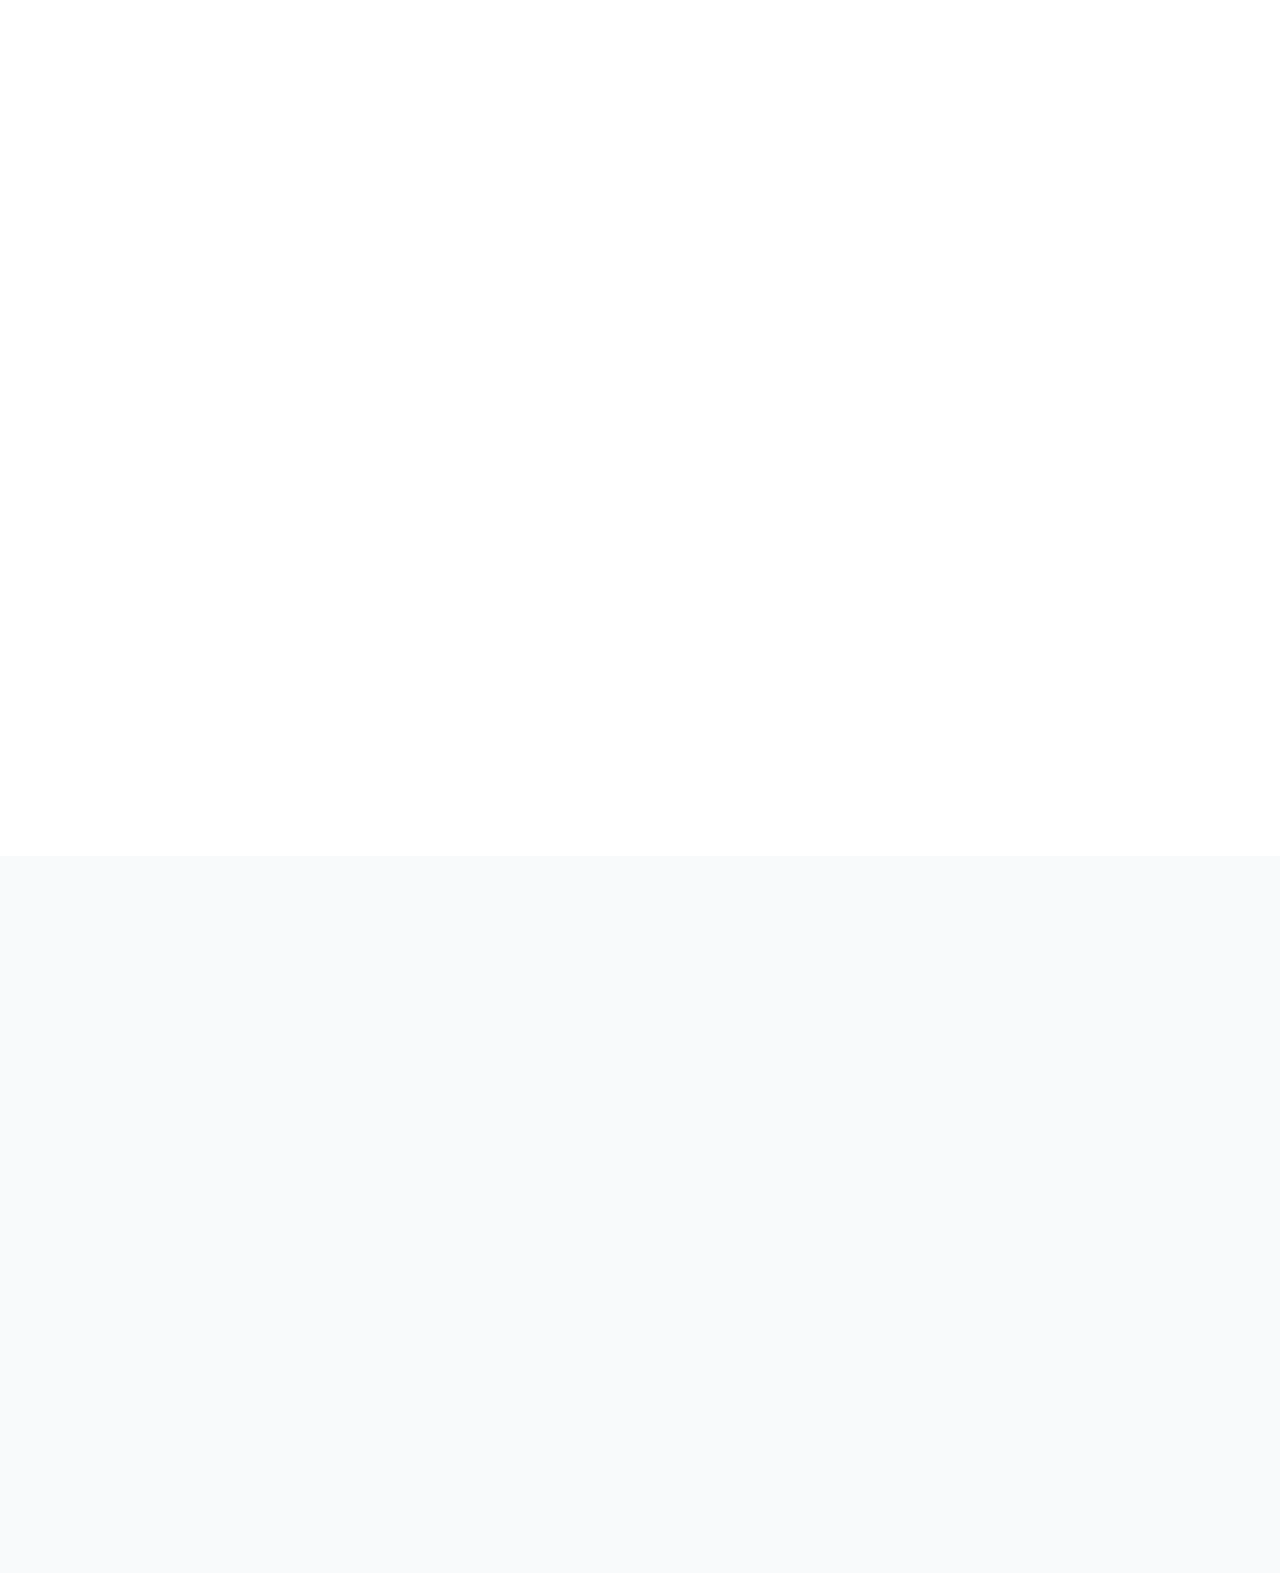
==== commit 4fbff139: "Add files via upload" ====
--- a/about.html
+++ b/about.html
@@ -3,15 +3,66 @@
 <head>
   <meta charset="UTF-8">
   <meta name="viewport" content="width=device-width, initial-scale=1.0">
-  <!-- Basic SEO Checklist -->
-  <title>CarePlus Clinic & Wellness Center | About Us</title>
-  <meta name="description" content="Read about CarePlus Clinic's rich history of medical excellence, core healthcare values, and the expert clinical doctors providing exceptional care.">
-  <meta name="keywords" content="about clinic, medical staff, healthcare values, clinical team, doctor profiles, clinical credentials">
-  <!-- Stylesheets -->
+
+  <!-- ===== PRIMARY SEO META TAGS ===== -->
+  <title>About CarePlus Clinic | Our Doctors, Mission & Healthcare Values</title>
+  <meta name="description" content="Learn about CarePlus Clinic & Wellness Center — our founding mission, expert medical team, core clinical values, and decade-long history of delivering compassionate patient-first healthcare.">
+  <meta name="keywords" content="about CarePlus clinic, medical team, healthcare mission, clinical values, doctor profiles, patient-first care, wellness center history">
+  <meta name="author" content="CarePlus Clinic & Wellness Center">
+  <meta name="robots" content="index, follow">
+  <meta name="theme-color" content="#0f2b48">
+  <link rel="canonical" href="about.html">
+
+  <!-- ===== OPEN GRAPH ===== -->
+  <meta property="og:type" content="website">
+  <meta property="og:title" content="About CarePlus Clinic | Our Doctors, Mission & Values">
+  <meta property="og:description" content="Meet our expert medical team and learn about our decade-long heritage of compassionate, patient-first healthcare at CarePlus Clinic.">
+  <meta property="og:image" content="assets/images/clinic-2.svg">
+  <meta property="og:url" content="about.html">
+  <meta property="og:site_name" content="CarePlus Clinic & Wellness Center">
+  <meta property="og:locale" content="en_US">
+
+  <!-- ===== TWITTER CARD ===== -->
+  <meta name="twitter:card" content="summary_large_image">
+  <meta name="twitter:title" content="About CarePlus Clinic | Our Doctors, Mission & Values">
+  <meta name="twitter:description" content="Meet our expert medical team and learn about our decade-long heritage of compassionate healthcare.">
+  <meta name="twitter:image" content="assets/images/clinic-2.svg">
+
+  <!-- ===== SCHEMA.ORG STRUCTURED DATA (JSON-LD) ===== -->
+  <script type="application/ld+json">
+  {
+    "@context": "https://schema.org",
+    "@type": "AboutPage",
+    "name": "About CarePlus Clinic & Wellness Center",
+    "description": "Our founding mission, expert medical team, and core clinical values.",
+    "url": "about.html",
+    "isPartOf": {
+      "@type": "MedicalClinic",
+      "name": "CarePlus Clinic & Wellness Center",
+      "telephone": "+15552345678",
+      "address": {
+        "@type": "PostalAddress",
+        "streetAddress": "456 Wellness Boulevard, Suite 100",
+        "addressLocality": "Medical District",
+        "addressRegion": "MD",
+        "postalCode": "20814",
+        "addressCountry": "US"
+      }
+    }
+  }
+  </script>
+
+  <!-- ===== PERFORMANCE: PRECONNECT HINTS ===== -->
+  <link rel="preconnect" href="https://fonts.googleapis.com">
+  <link rel="preconnect" href="https://fonts.gstatic.com" crossorigin>
+
+  <!-- ===== STYLESHEETS ===== -->
   <link rel="stylesheet" href="css/style.css">
   <link rel="icon" type="image/svg+xml" href="assets/images/doctor-1.svg">
 </head>
 <body>
+  <!-- Accessibility Skip Link -->
+  <a class="skip-link" href="#mainContent">Skip to main content</a>
 
   <!-- Navigation Header -->
   <header>
@@ -39,7 +90,7 @@
   </header>
 
   <!-- Main Content -->
-  <main>
+  <main id="mainContent">
 
     <!-- Page Banner -->
     <section class="hero" style="min-height: 250px; padding: 60px 0; text-align: center;" id="aboutHero">
@@ -54,7 +105,7 @@
     <section class="section-padding" id="ourStory">
       <div class="container grid-2">
         <div style="display: flex; align-items: center; justify-content: center;">
-          <img src="assets/images/clinic-2.svg" alt="Diagnostics lab and advanced analysis center at CarePlus Clinic" style="border-radius: var(--border-radius-md); box-shadow: var(--shadow-md);" id="storyImage">
+          <img src="assets/images/clinic-2.svg" alt="Diagnostics lab and advanced analysis center at CarePlus Clinic" style="border-radius: var(--border-radius-md); box-shadow: var(--shadow-md);" id="storyImage" loading="lazy" width="520" height="390">
         </div>
         <div style="display: flex; flex-direction: column; justify-content: center;">
           <span class="badge">Our Story</span>
@@ -112,7 +163,7 @@
           <!-- Doctor 1 -->
           <div class="doctor-card">
             <div class="doctor-img-wrapper">
-              <img src="assets/images/doctor-2.svg" alt="Portrait illustration of Dr. Olivia Bennett, Lead Cardiologist at CarePlus" id="doctor1Avatar">
+              <img src="assets/images/doctor-2.svg" alt="Portrait illustration of Dr. Olivia Bennett, Lead Cardiologist at CarePlus" id="doctor1Avatar" loading="lazy" width="200" height="200">
             </div>
             <div class="doctor-info">
               <h3>Dr. Olivia Bennett</h3>
@@ -123,7 +174,7 @@
           <!-- Doctor 2 -->
           <div class="doctor-card">
             <div class="doctor-img-wrapper">
-              <img src="assets/images/doctor-1.svg" alt="Portrait illustration of Dr. Ethan Sterling, Chief Pediatrics Consultant at CarePlus" id="doctor2Avatar">
+              <img src="assets/images/doctor-1.svg" alt="Portrait illustration of Dr. Ethan Sterling, Chief Pediatrics Consultant at CarePlus" id="doctor2Avatar" loading="lazy" width="200" height="200">
             </div>
             <div class="doctor-info">
               <h3>Dr. Ethan Sterling</h3>
@@ -215,5 +266,18 @@
 
   <!-- Scripts -->
   <script src="js/main.js"></script>
+  <!--Start of Tawk.to Script-->
+  <script type="text/javascript">
+  var Tawk_API=Tawk_API||{}, Tawk_LoadStart=new Date();
+  (function(){
+  var s1=document.createElement("script"),s0=document.getElementsByTagName("script")[0];
+  s1.async=true;
+  s1.src='https://embed.tawk.to/6a475b60b271bd1d477ea5f2/1jsjbpt3o';
+  s1.charset='UTF-8';
+  s1.setAttribute('crossorigin','*');
+  s0.parentNode.insertBefore(s1,s0);
+  })();
+  </script>
+  <!--End of Tawk.to Script-->
 </body>
 </html>
--- a/css/style.css
+++ b/css/style.css
@@ -1431,3 +1431,60 @@
     text-align: center;
   }
 }
+
+/* ==========================================
+   PERFORMANCE OPTIMIZATIONS
+   (Improves SEO speed score)
+   ========================================== */
+
+/* Smooth GPU-composited animations only */
+.hero-img img,
+.feature-card,
+.service-card,
+.doctor-card,
+.gallery-item,
+.value-card,
+.tip-card {
+  will-change: transform;
+}
+
+/* Lazy rendering of off-screen content */
+.section-padding,
+.stats,
+.testimonials,
+.tips-grid,
+.footer-grid {
+  content-visibility: auto;
+  contain-intrinsic-size: 0 500px;
+}
+
+/* Optimize image rendering */
+img {
+  image-rendering: -webkit-optimize-contrast;
+  image-rendering: crisp-edges;
+  loading: lazy;
+}
+
+/* Prevent layout shift from font loading */
+body {
+  font-display: swap;
+}
+
+/* Skip-to-main accessibility link (improves accessibility score) */
+.skip-link {
+  position: absolute;
+  top: -100px;
+  left: 0;
+  background: var(--secondary-color);
+  color: #fff;
+  padding: 8px 16px;
+  font-weight: 600;
+  z-index: 9999;
+  border-radius: 0 0 8px 0;
+  transition: top 0.3s ease;
+}
+
+.skip-link:focus {
+  top: 0;
+}
+
